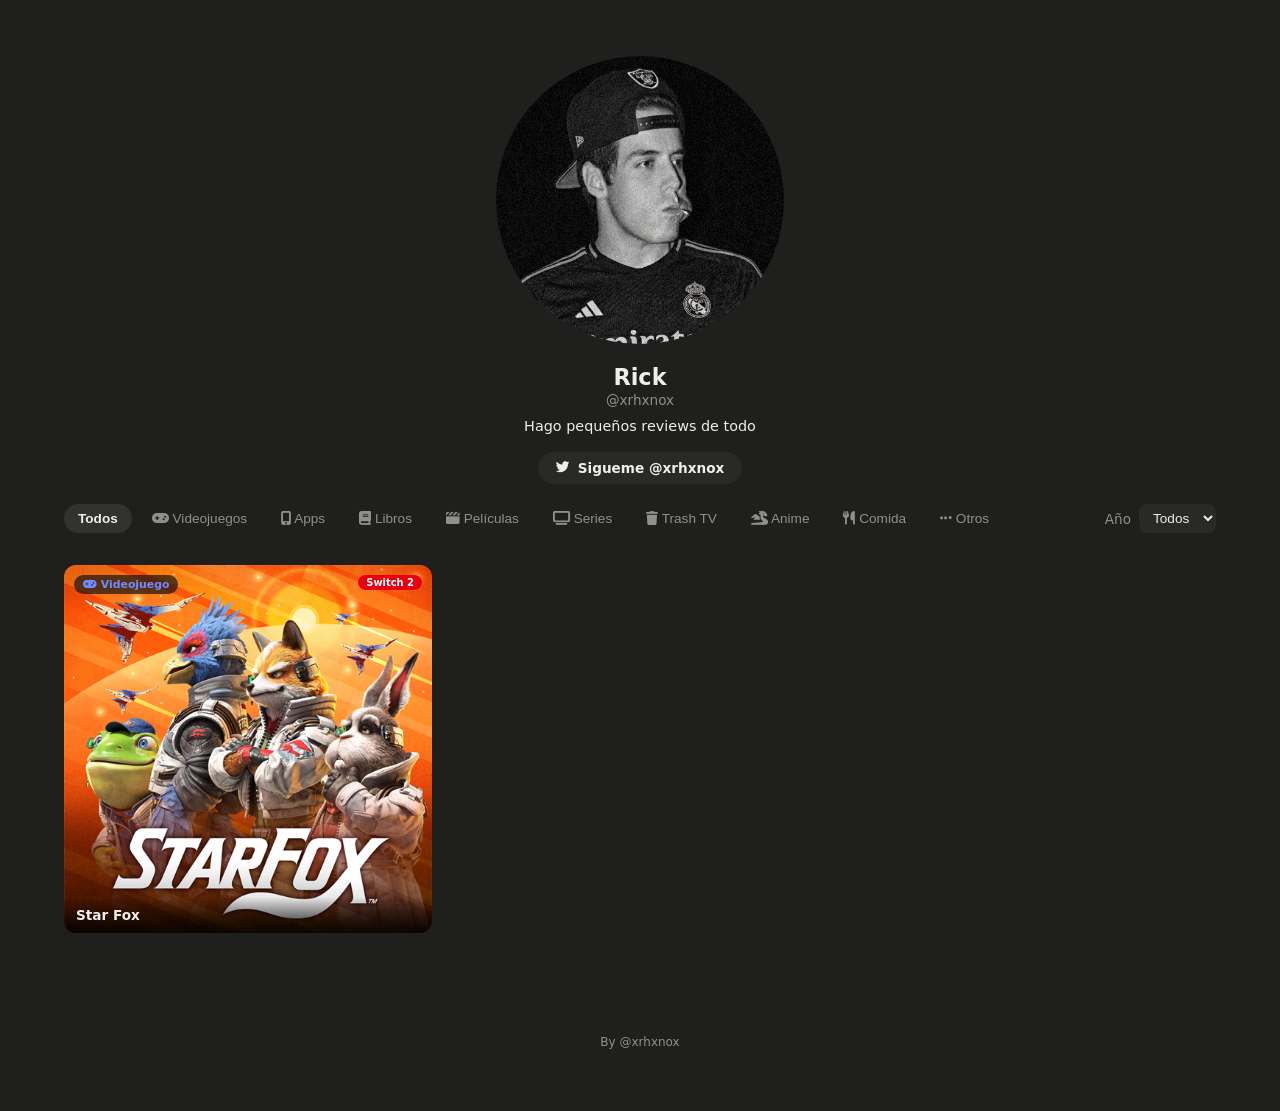
==== index.html @ 16cc6661 "Quitar el timeline embebido de X También se retira platform.twitter.com/widgets.js, que ya no lo usa" ====
<!DOCTYPE html>
<html lang="es">
<head>
<meta charset="UTF-8">
<meta name="viewport" content="width=device-width, initial-scale=1.0">
<title>RicStars — Mi diario de videojuegos, películas, series y libros</title>
<link rel="stylesheet" href="css/style.css">
<link rel="stylesheet" href="https://cdnjs.cloudflare.com/ajax/libs/font-awesome/6.5.1/css/all.min.css">
</head>
<body>

  <header class="profile-header">
    <img src="assets/img/profile.png" alt="Rick" class="profile-photo">
    <h1 class="profile-name">Rick</h1>
    <p class="profile-handle">@xrhxnox</p>
    <p class="profile-bio">Hago pequeños reviews de todo</p>
    <a class="x-follow-btn" href="https://x.com/xrhxnox" target="_blank" rel="noopener">
      <i class="fa-brands fa-twitter"></i> Sigueme @xrhxnox
    </a>
  </header>

  <main>
    <div class="controls">
      <div class="filters" id="filters">
        <button class="filter-btn active" data-filter="todos">Todos</button>
        <button class="filter-btn" data-filter="videojuego"><i class="fa-solid fa-gamepad"></i> Videojuegos</button>
        <button class="filter-btn" data-filter="app"><i class="fa-solid fa-mobile-screen-button"></i> Apps</button>
        <button class="filter-btn" data-filter="libro"><i class="fa-solid fa-book"></i> Libros</button>
        <button class="filter-btn" data-filter="pelicula"><i class="fa-solid fa-clapperboard"></i> Películas</button>
        <button class="filter-btn" data-filter="serie"><i class="fa-solid fa-tv"></i> Series</button>
        <button class="filter-btn" data-filter="trash-tv"><i class="fa-solid fa-trash"></i> Trash TV</button>
        <button class="filter-btn" data-filter="anime"><i class="fa-solid fa-dragon"></i> Anime</button>
        <button class="filter-btn" data-filter="comida"><i class="fa-solid fa-utensils"></i> Comida</button>
        <button class="filter-btn" data-filter="otro"><i class="fa-solid fa-ellipsis"></i> Otros</button>
      </div>

      <div class="year-select">
        <label for="year">Año</label>
        <select id="year"></select>
      </div>
    </div>

    <p class="empty-state" id="emptyState" hidden>Aún hay nada aqui lol</p>

    <section class="grid" id="grid"></section>
  </main>

  <footer class="site-footer">
    <p>By @xrhxnox</p>
  </footer>

  <script src="js/utils.js"></script>
  <script src="js/data.js"></script>
  <script src="js/app.js"></script>
</body>
</html>
---- css/style.css ----
:root {
  --bg: #1f1f1e;
  --surface: #292928;
  --surface-hover: #323231;
  --text: #eeeeec;
  --text-dim: #8f8f8c;
  --accent: #6c8cff;
  --star: #ffffff;
  --star-dim: #45453f;
  --radius: 12px;

  --cat-videojuego: #6c8cff;
  --cat-app: #6cd4ff;
  --cat-libro: #ffb96c;
  --cat-pelicula: #ff6c8c;
  --cat-serie: #6cffb0;
  --cat-trash-tv: #ff6cf0;
  --cat-anime: #c792ea;
  --cat-comida: #ffe66c;
  --cat-otro: #9aa1ac;
}

* { box-sizing: border-box; }

html, body {
  margin: 0;
  padding: 0;
  background: var(--bg);
  color: var(--text);
  font-family: "Segoe UI", system-ui, -apple-system, sans-serif;
}

.site-header {
  text-align: center;
  padding: 56px 20px 28px;
}

.site-header h1 {
  margin: 0;
  font-size: 2.2rem;
  font-weight: 700;
  letter-spacing: -0.02em;
}

.site-header h1 span {
  color: var(--accent);
}

.subtitle {
  color: var(--text-dim);
  margin: 6px 0 0;
  font-size: 0.9rem;
}

.profile-header {
  text-align: center;
  padding: 56px 20px 20px;
}

.profile-photo {
  width: 288px;
  height: 288px;
  max-width: 70vw;
  max-height: 70vw;
  border-radius: 50%;
  object-fit: cover;
  display: block;
  margin: 0 auto 20px;
}

.profile-name {
  margin: 0;
  font-size: 1.4rem;
  font-weight: 700;
}

.profile-handle {
  margin: 2px 0 0;
  color: var(--text-dim);
  font-size: 0.85rem;
}

.profile-bio {
  margin: 10px 0 18px;
  font-size: 0.9rem;
  color: var(--text);
}

.x-follow-btn {
  display: inline-flex;
  align-items: center;
  gap: 8px;
  background: var(--surface);
  color: var(--text);
  text-decoration: none;
  padding: 8px 18px;
  border-radius: 999px;
  font-size: 0.85rem;
  font-weight: 600;
  transition: background 0.15s ease;
}

.x-follow-btn:hover {
  background: var(--surface-hover);
}

main {
  max-width: 1200px;
  margin: 0 auto;
  padding: 0 24px 60px;
}

.controls {
  display: flex;
  flex-wrap: wrap;
  align-items: center;
  justify-content: space-between;
  gap: 16px;
  margin-bottom: 32px;
}

.filters {
  display: flex;
  flex-wrap: wrap;
  gap: 6px;
}

.filter-btn {
  background: transparent;
  color: var(--text-dim);
  border: none;
  padding: 7px 14px;
  border-radius: 999px;
  font-size: 0.85rem;
  cursor: pointer;
  transition: background 0.15s ease, color 0.15s ease;
}

.filter-btn:hover {
  color: var(--text);
  background: var(--surface);
}

.filter-btn.active {
  background: var(--surface-hover);
  color: var(--text);
  font-weight: 600;
}

.year-select {
  display: flex;
  align-items: center;
  gap: 8px;
  color: var(--text-dim);
  font-size: 0.85rem;
}

.year-select select {
  background: var(--surface);
  color: var(--text);
  border: none;
  border-radius: 8px;
  padding: 6px 10px;
  font-size: 0.85rem;
}

.empty-state {
  color: var(--text-dim);
  text-align: center;
  padding: 60px 0;
}

.grid {
  display: grid;
  grid-template-columns: repeat(auto-fill, minmax(280px, 1fr));
  gap: 24px;
}

.card {
  position: relative;
  border-radius: var(--radius);
  overflow: hidden;
  background: var(--surface);
  aspect-ratio: 1 / 1;
  cursor: default;
  transition: transform 0.2s ease;
}

.card:hover {
  transform: translateY(-3px);
}

.card img {
  width: 100%;
  height: 100%;
  object-fit: cover;
  display: block;
}

.card .badge {
  position: absolute;
  top: 10px;
  left: 10px;
  font-size: 0.68rem;
  padding: 3px 9px;
  border-radius: 999px;
  background: rgba(20, 20, 19, 0.7);
  font-weight: 600;
  z-index: 2;
}

.badge.videojuego { color: var(--cat-videojuego); }
.badge.app { color: var(--cat-app); }
.badge.libro { color: var(--cat-libro); }
.badge.pelicula { color: var(--cat-pelicula); }
.badge.serie { color: var(--cat-serie); }
.badge.trash-tv { color: var(--cat-trash-tv); }
.badge.anime { color: var(--cat-anime); }
.badge.comida { color: var(--cat-comida); }
.badge.otro { color: var(--cat-otro); }

.platform-tags {
  position: absolute;
  top: 10px;
  right: 10px;
  z-index: 2;
  display: flex;
  flex-direction: column;
  align-items: flex-end;
  gap: 4px;
}

.platform-tag {
  background: var(--platform-color, #9aa1ac);
  color: var(--platform-text, #ffffff);
  font-size: 0.62rem;
  font-weight: 700;
  padding: 2px 8px;
  border-radius: 999px;
  white-space: nowrap;
}

.card .title-bar {
  position: absolute;
  left: 0; right: 0; bottom: 0;
  padding: 10px 12px;
  font-size: 0.85rem;
  font-weight: 600;
  background: linear-gradient(to top, rgba(0,0,0,0.85), transparent);
  z-index: 1;
}

.card .overlay {
  position: absolute;
  inset: 0;
  background: rgba(15, 15, 14, 0.94);
  padding: 16px;
  display: flex;
  flex-direction: column;
  justify-content: center;
  gap: 12px;
  opacity: 0;
  pointer-events: none;
  transition: opacity 0.15s ease;
  z-index: 3;
}

.card:hover .overlay,
.card:focus-within .overlay {
  opacity: 1;
  pointer-events: auto;
}

.overlay .overlay-title {
  font-size: 0.95rem;
  font-weight: 700;
  line-height: 1.25;
}

.overlay .stars {
  display: flex;
  gap: 2px;
  font-size: 1rem;
  letter-spacing: 1px;
}

.overlay .stars .filled { color: var(--star); }
.overlay .stars .empty { color: var(--star-dim); }

.overlay .resena {
  font-size: 0.8rem;
  color: var(--text-dim);
  line-height: 1.4;
  overflow-y: auto;
  max-height: 100%;
}

.overlay .platform-tags {
  position: static;
  flex-direction: row;
  flex-wrap: wrap;
  align-items: flex-start;
}

.overlay .fecha {
  font-size: 0.7rem;
  color: var(--text-dim);
  opacity: 0.7;
}

.site-footer {
  text-align: center;
  color: var(--text-dim);
  font-size: 0.75rem;
  padding: 30px 0 50px;
}

.site-footer code {
  background: var(--surface);
  padding: 2px 6px;
  border-radius: 4px;
}

.site-footer a {
  color: var(--accent);
  text-decoration: none;
}

.site-footer a:hover {
  text-decoration: underline;
}

.admin-main {
  max-width: 520px;
  margin: 0 auto;
  padding: 0 24px 60px;
}

.admin-form {
  display: flex;
  flex-direction: column;
  gap: 16px;
  background: var(--surface);
  border: none;
  border-radius: var(--radius);
  padding: 24px;
}

.admin-form label {
  display: flex;
  flex-direction: column;
  gap: 6px;
  font-size: 0.85rem;
  color: var(--text-dim);
}

.admin-form input[type="text"],
.admin-form input[type="password"],
.admin-form input[type="date"],
.admin-form input[type="number"],
.admin-form input[type="file"],
.admin-form select,
.admin-form textarea {
  background: var(--bg);
  color: var(--text);
  border: none;
  border-radius: 8px;
  padding: 10px 12px;
  font-size: 0.9rem;
  font-family: inherit;
}

.admin-form textarea {
  resize: vertical;
  min-height: 70px;
}

.admin-form .checkbox-row {
  flex-direction: row;
  align-items: center;
  gap: 8px;
}

.admin-form .checkbox-row input {
  width: auto;
}

.admin-form .rating-preview {
  font-size: 1.2rem;
  letter-spacing: 2px;
}

.admin-form .rating-preview .filled { color: var(--star); }
.admin-form .rating-preview .empty { color: var(--star-dim); }

.char-counter {
  align-self: flex-end;
  font-size: 0.75rem;
  color: var(--text-dim);
  margin-top: -10px;
}

.char-counter.limit {
  color: #ff6c6c;
}

.admin-form button {
  background: var(--accent);
  color: #16171b;
  border: none;
  border-radius: 8px;
  padding: 12px;
  font-size: 0.95rem;
  font-weight: 700;
  cursor: pointer;
}

.admin-form button:disabled {
  opacity: 0.5;
  cursor: default;
}

.admin-form fieldset {
  border: none;
  background: var(--bg);
  border-radius: 10px;
  padding: 14px;
  display: flex;
  flex-direction: column;
  gap: 12px;
}

.admin-form fieldset[hidden] {
  display: none;
}

.admin-form legend {
  padding: 0 6px;
  color: var(--text-dim);
  font-size: 0.8rem;
}

.platform-picker {
  display: flex;
  flex-direction: column;
  gap: 10px;
}

.platform-picker .platform-group-label {
  font-size: 0.78rem;
  font-weight: 700;
  text-transform: uppercase;
  letter-spacing: 0.04em;
}

.platform-options {
  display: flex;
  flex-wrap: wrap;
  gap: 6px;
}

.platform-options label {
  flex-direction: row;
  align-items: center;
  gap: 5px;
  background: var(--surface);
  border-radius: 999px;
  padding: 5px 10px 5px 6px;
  font-size: 0.78rem;
  color: var(--text);
  cursor: pointer;
}

.platform-options input {
  width: auto;
  margin: 0;
}

.status {
  font-size: 0.85rem;
  color: var(--text-dim);
  min-height: 1.2em;
}

.status.error {
  color: #ff6c6c;
}

.back-link {
  display: inline-block;
  margin-bottom: 20px;
  color: var(--text-dim);
  text-decoration: none;
  font-size: 0.85rem;
}

.back-link:hover {
  color: var(--accent);
}

.success-banner {
  background: rgba(108, 255, 176, 0.1);
  border: none;
  border-radius: var(--radius);
  padding: 20px;
  margin-bottom: 20px;
  display: flex;
  flex-direction: column;
  gap: 14px;
}

.success-banner p {
  margin: 0;
  color: var(--text);
  font-size: 0.9rem;
  line-height: 1.5;
}

.success-banner button {
  align-self: flex-start;
  background: var(--cat-serie);
  color: #16171b;
  border: none;
  border-radius: 8px;
  padding: 10px 16px;
  font-size: 0.85rem;
  font-weight: 700;
  cursor: pointer;
}

@media (max-width: 480px) {
  .grid {
    grid-template-columns: repeat(auto-fill, minmax(150px, 1fr));
    gap: 14px;
  }
  .site-header h1 { font-size: 1.8rem; }

  .controls {
    flex-direction: column;
    justify-content: center;
  }
  .filters {
    justify-content: center;
  }
  .year-select {
    justify-content: center;
  }
}
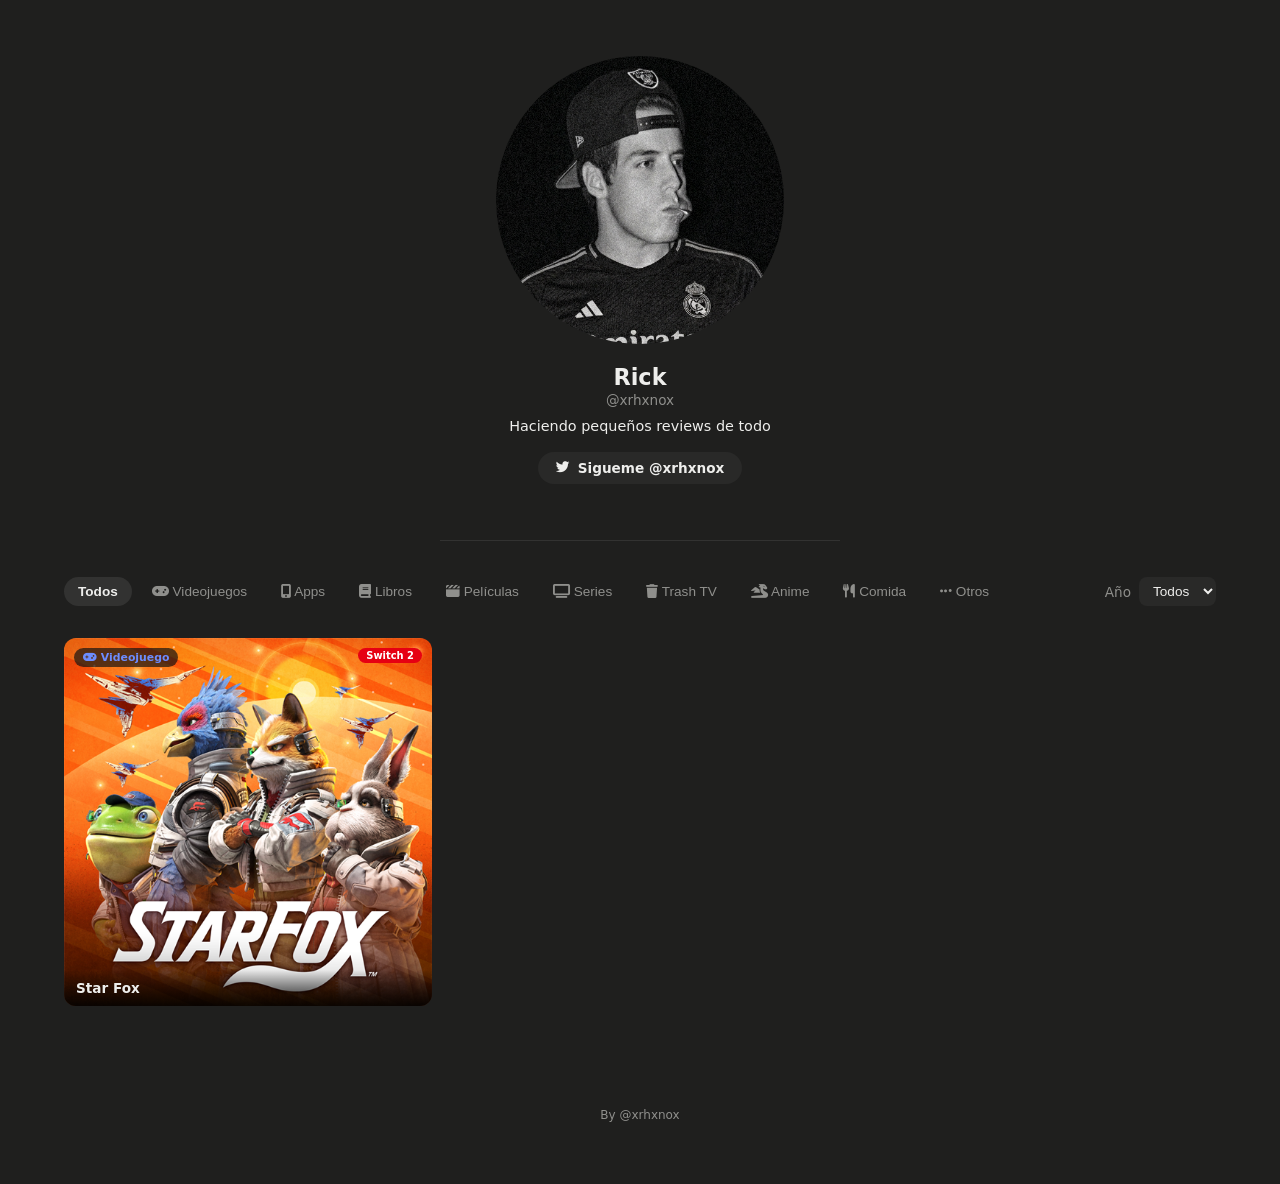
==== commit c71e5436: "Agregar separador entre el perfil y las categorías Línea horizontal centrada al 33% del ancho (con t" ====
--- a/index.html
+++ b/index.html
@@ -13,11 +13,13 @@
     <img src="assets/img/profile.png" alt="Rick" class="profile-photo">
     <h1 class="profile-name">Rick</h1>
     <p class="profile-handle">@xrhxnox</p>
-    <p class="profile-bio">Hago pequeños reviews de todo</p>
+    <p class="profile-bio">Haciendo pequeños reviews de todo</p>
     <a class="x-follow-btn" href="https://x.com/xrhxnox" target="_blank" rel="noopener">
       <i class="fa-brands fa-twitter"></i> Sigueme @xrhxnox
     </a>
   </header>
+
+  <hr class="section-divider">
 
   <main>
     <div class="controls">
--- a/css/style.css
+++ b/css/style.css
@@ -104,6 +104,14 @@
   background: var(--surface-hover);
 }
 
+.section-divider {
+  width: 33%;
+  max-width: 400px;
+  margin: 36px auto;
+  border: none;
+  border-top: 1px solid var(--surface-hover);
+}
+
 main {
   max-width: 1200px;
   margin: 0 auto;
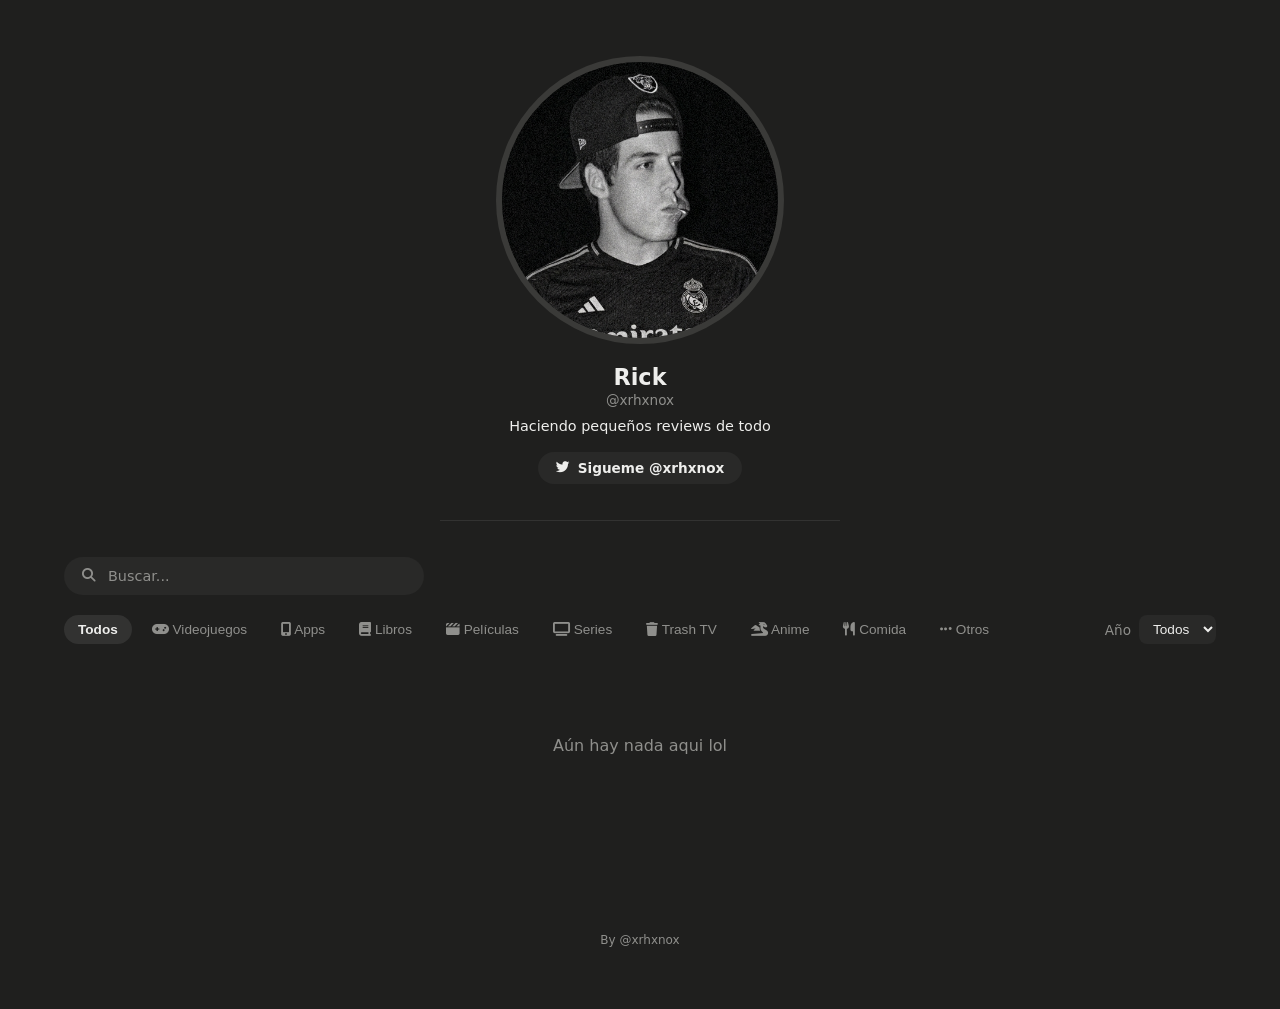
==== commit 34c7f9eb: "Borde más grueso en foto de perfil y agregar buscador - Borde de la foto de perfil de 3px a 6px - Nu" ====
--- a/index.html
+++ b/index.html
@@ -22,6 +22,11 @@
   <hr class="section-divider">
 
   <main>
+    <div class="search-bar">
+      <i class="fa-solid fa-magnifying-glass"></i>
+      <input type="text" id="searchInput" placeholder="Buscar...">
+    </div>
+
     <div class="controls">
       <div class="filters" id="filters">
         <button class="filter-btn active" data-filter="todos">Todos</button>
--- a/css/style.css
+++ b/css/style.css
@@ -54,7 +54,7 @@
 
 .profile-header {
   text-align: center;
-  padding: 56px 20px 20px;
+  padding: 56px 20px 0;
 }
 
 .profile-photo {
@@ -63,6 +63,7 @@
   max-width: 70vw;
   max-height: 70vw;
   border-radius: 50%;
+  border: 6px solid #3a3a38;
   object-fit: cover;
   display: block;
   margin: 0 auto 20px;
@@ -116,6 +117,36 @@
   max-width: 1200px;
   margin: 0 auto;
   padding: 0 24px 60px;
+}
+
+.search-bar {
+  display: flex;
+  align-items: center;
+  gap: 10px;
+  background: var(--surface);
+  border-radius: 999px;
+  padding: 10px 18px;
+  margin-bottom: 20px;
+  max-width: 360px;
+}
+
+.search-bar i {
+  color: var(--text-dim);
+  font-size: 0.85rem;
+}
+
+.search-bar input {
+  background: transparent;
+  border: none;
+  outline: none;
+  color: var(--text);
+  font-size: 0.9rem;
+  font-family: inherit;
+  width: 100%;
+}
+
+.search-bar input::placeholder {
+  color: var(--text-dim);
 }
 
 .controls {
@@ -536,13 +567,7 @@
   cursor: pointer;
 }
 
-@media (max-width: 480px) {
-  .grid {
-    grid-template-columns: repeat(auto-fill, minmax(150px, 1fr));
-    gap: 14px;
-  }
-  .site-header h1 { font-size: 1.8rem; }
-
+@media (max-width: 640px) {
   .controls {
     flex-direction: column;
     justify-content: center;
@@ -553,4 +578,17 @@
   .year-select {
     justify-content: center;
   }
-}
+  .search-bar {
+    max-width: none;
+    margin-left: auto;
+    margin-right: auto;
+  }
+}
+
+@media (max-width: 480px) {
+  .grid {
+    grid-template-columns: repeat(auto-fill, minmax(150px, 1fr));
+    gap: 14px;
+  }
+  .site-header h1 { font-size: 1.8rem; }
+}
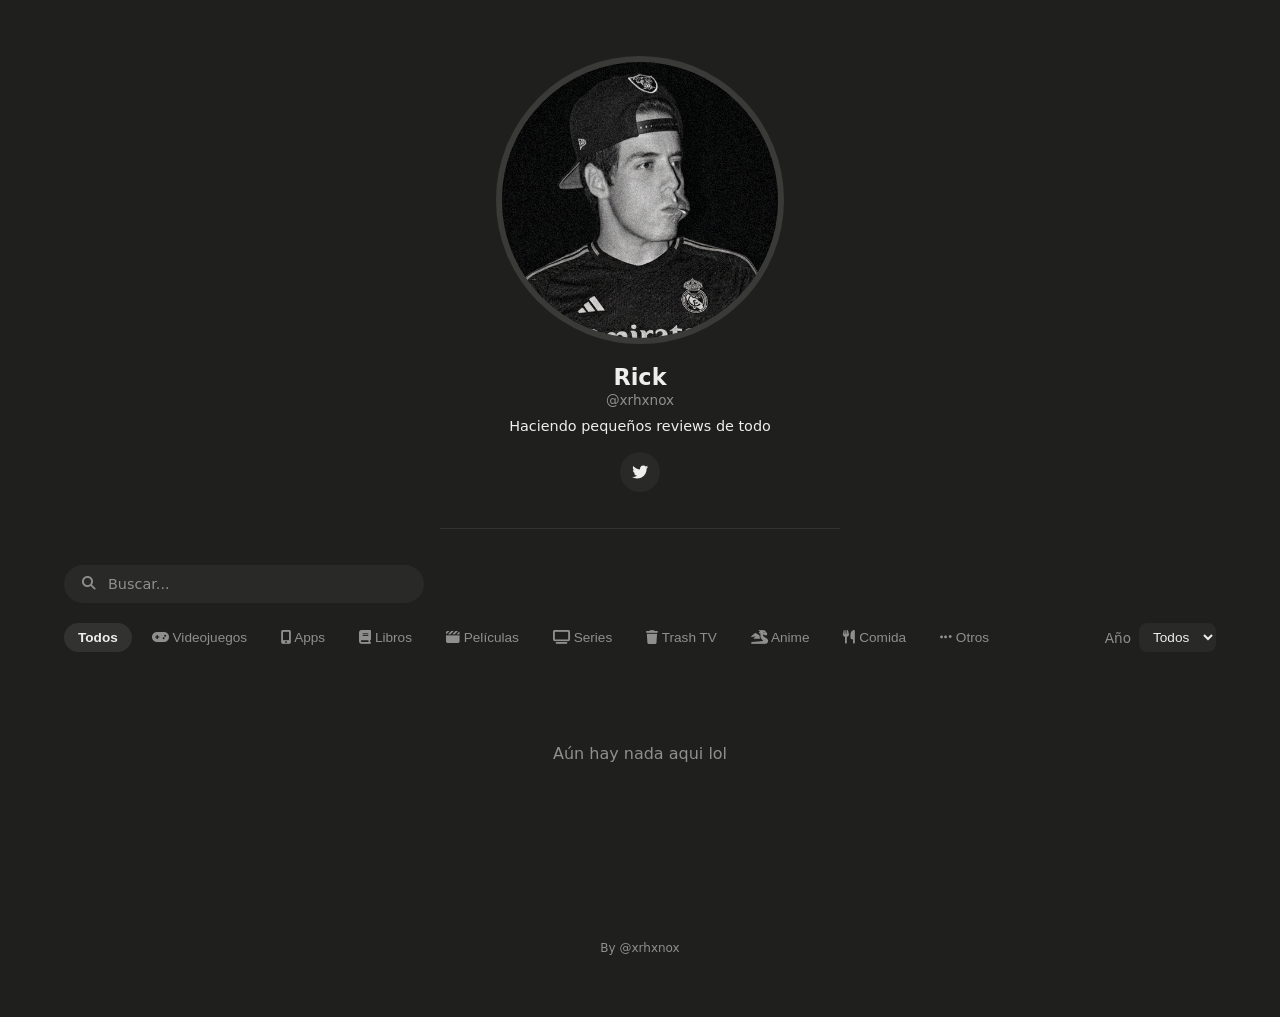
==== commit 25a71f01: "Botón de seguir en X: solo ícono, sin texto Se convierte en un botón circular con el ícono de Twitte" ====
--- a/index.html
+++ b/index.html
@@ -14,8 +14,8 @@
     <h1 class="profile-name">Rick</h1>
     <p class="profile-handle">@xrhxnox</p>
     <p class="profile-bio">Haciendo pequeños reviews de todo</p>
-    <a class="x-follow-btn" href="https://x.com/xrhxnox" target="_blank" rel="noopener">
-      <i class="fa-brands fa-twitter"></i> Sigueme @xrhxnox
+    <a class="x-follow-btn" href="https://x.com/xrhxnox" target="_blank" rel="noopener" aria-label="Sígueme en X: @xrhxnox">
+      <i class="fa-brands fa-twitter"></i>
     </a>
   </header>
 
--- a/css/style.css
+++ b/css/style.css
@@ -90,14 +90,14 @@
 .x-follow-btn {
   display: inline-flex;
   align-items: center;
-  gap: 8px;
+  justify-content: center;
+  width: 40px;
+  height: 40px;
   background: var(--surface);
   color: var(--text);
   text-decoration: none;
-  padding: 8px 18px;
-  border-radius: 999px;
-  font-size: 0.85rem;
-  font-weight: 600;
+  border-radius: 50%;
+  font-size: 1rem;
   transition: background 0.15s ease;
 }
 
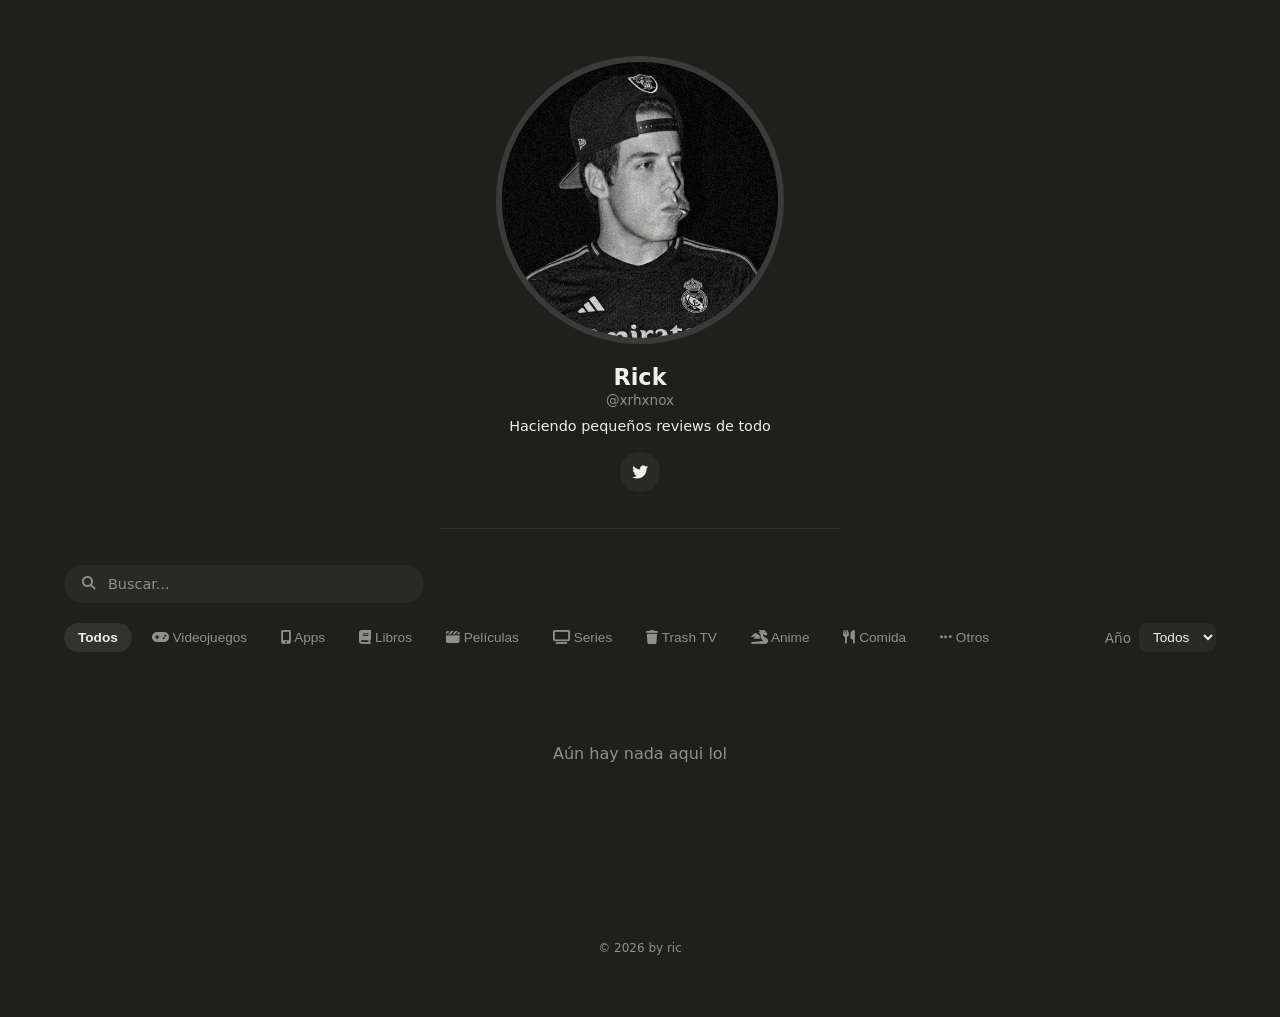
==== commit 857f53b8: "Agregar año de copyright dinámico al pie de página Co-Authored-By: Claude Sonnet 5 <noreply@anthropi" ====
--- a/index.html
+++ b/index.html
@@ -53,7 +53,7 @@
   </main>
 
   <footer class="site-footer">
-    <p>By @xrhxnox</p>
+    <p>&copy; <span id="copyrightYear"></span> by ric</p>
   </footer>
 
   <script src="js/utils.js"></script>
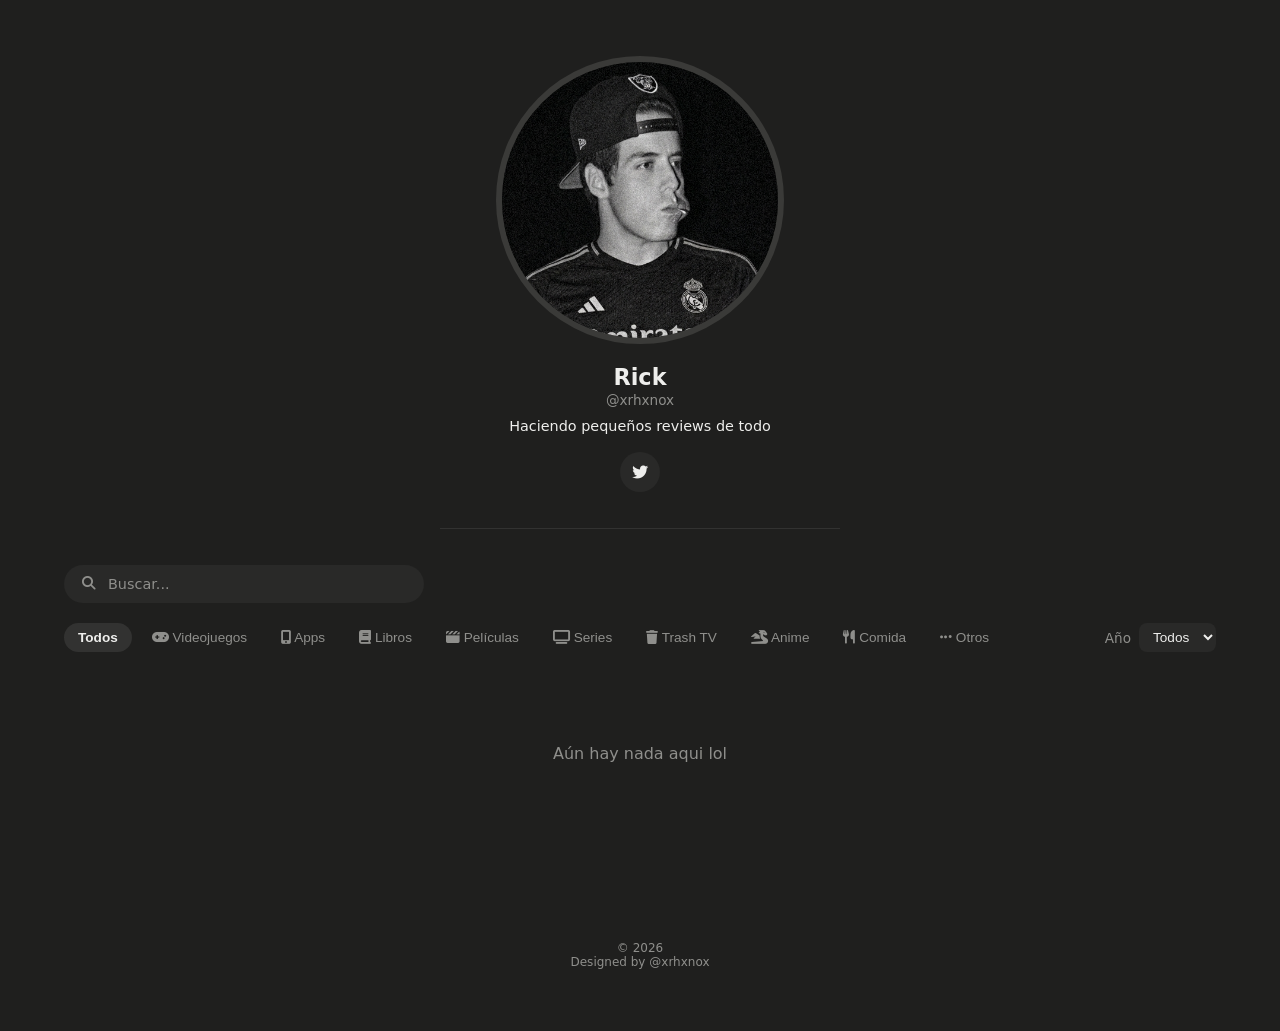
==== commit 0c53dae0: "Cambiar footer a "Designed by @xrhxnox" Co-Authored-By: Claude Sonnet 5 <noreply@anthropic.com>" ====
--- a/index.html
+++ b/index.html
@@ -53,7 +53,7 @@
   </main>
 
   <footer class="site-footer">
-    <p>&copy; <span id="copyrightYear"></span> by ric</p>
+    <p>&copy; <span id="copyrightYear"></span><br>Designed by @xrhxnox</p>
   </footer>
 
   <script src="js/utils.js"></script>
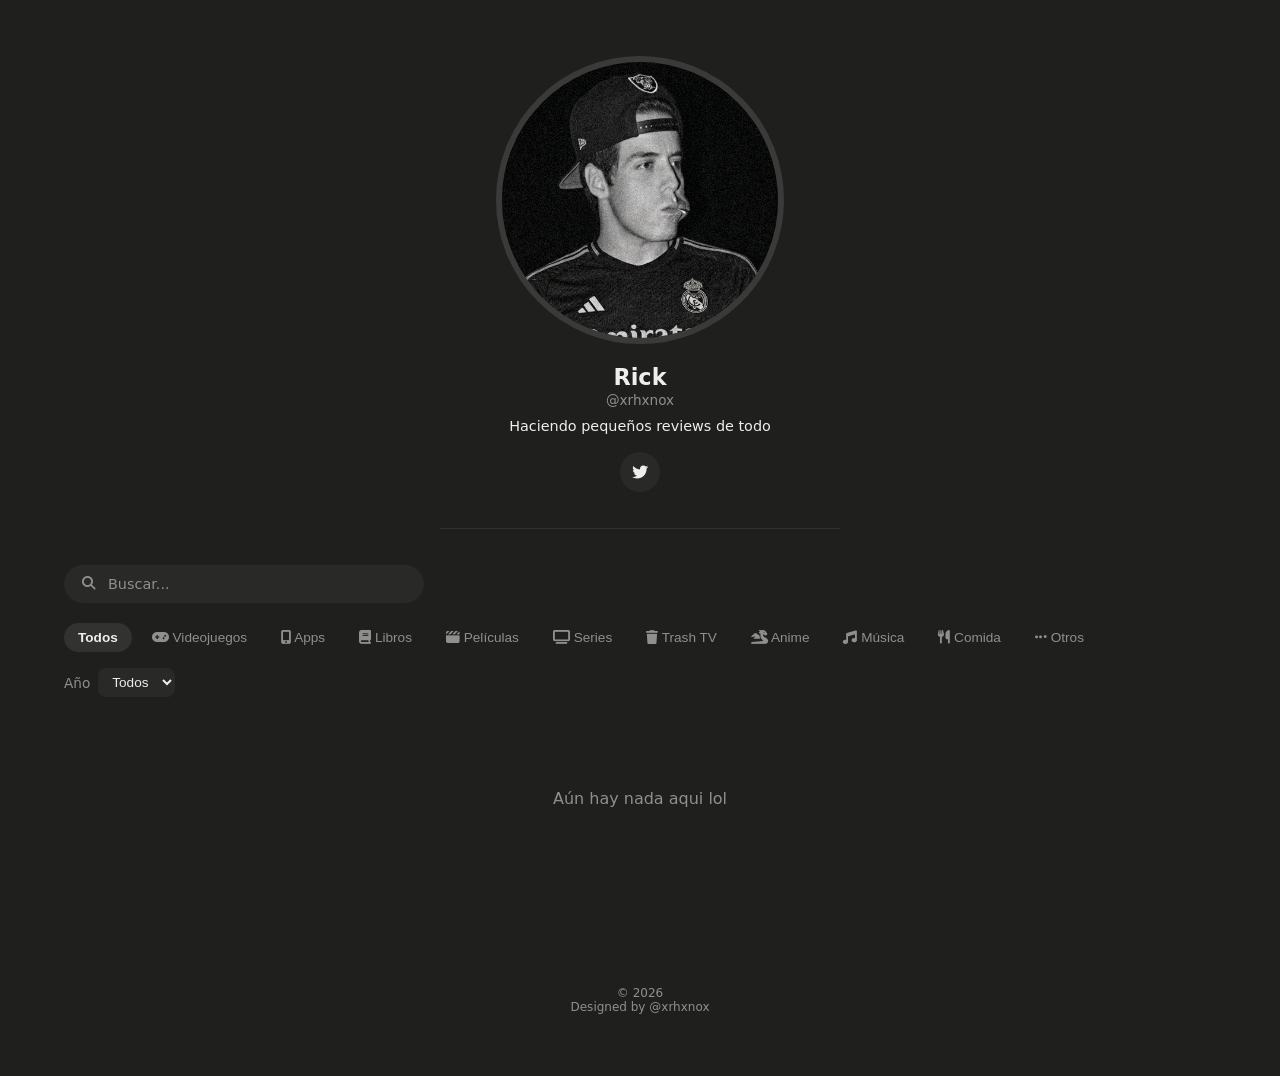
==== commit 71ca4523: "Agregar categoría Música con sus géneros 16 géneros (Pop, Rock, Hip-Hop, Reggaetón, etc.), ícono fa-" ====
--- a/index.html
+++ b/index.html
@@ -37,6 +37,7 @@
         <button class="filter-btn" data-filter="serie"><i class="fa-solid fa-tv"></i> Series</button>
         <button class="filter-btn" data-filter="trash-tv"><i class="fa-solid fa-trash"></i> Trash TV</button>
         <button class="filter-btn" data-filter="anime"><i class="fa-solid fa-dragon"></i> Anime</button>
+        <button class="filter-btn" data-filter="musica"><i class="fa-solid fa-music"></i> Música</button>
         <button class="filter-btn" data-filter="comida"><i class="fa-solid fa-utensils"></i> Comida</button>
         <button class="filter-btn" data-filter="otro"><i class="fa-solid fa-ellipsis"></i> Otros</button>
       </div>
--- a/css/style.css
+++ b/css/style.css
@@ -16,6 +16,7 @@
   --cat-serie: #6cffb0;
   --cat-trash-tv: #ff6cf0;
   --cat-anime: #c792ea;
+  --cat-musica: #ff5c5c;
   --cat-comida: #ffe66c;
   --cat-otro: #9aa1ac;
 }
@@ -255,6 +256,7 @@
 .badge.serie { color: var(--cat-serie); }
 .badge.trash-tv { color: var(--cat-trash-tv); }
 .badge.anime { color: var(--cat-anime); }
+.badge.musica { color: var(--cat-musica); }
 .badge.comida { color: var(--cat-comida); }
 .badge.otro { color: var(--cat-otro); }
 
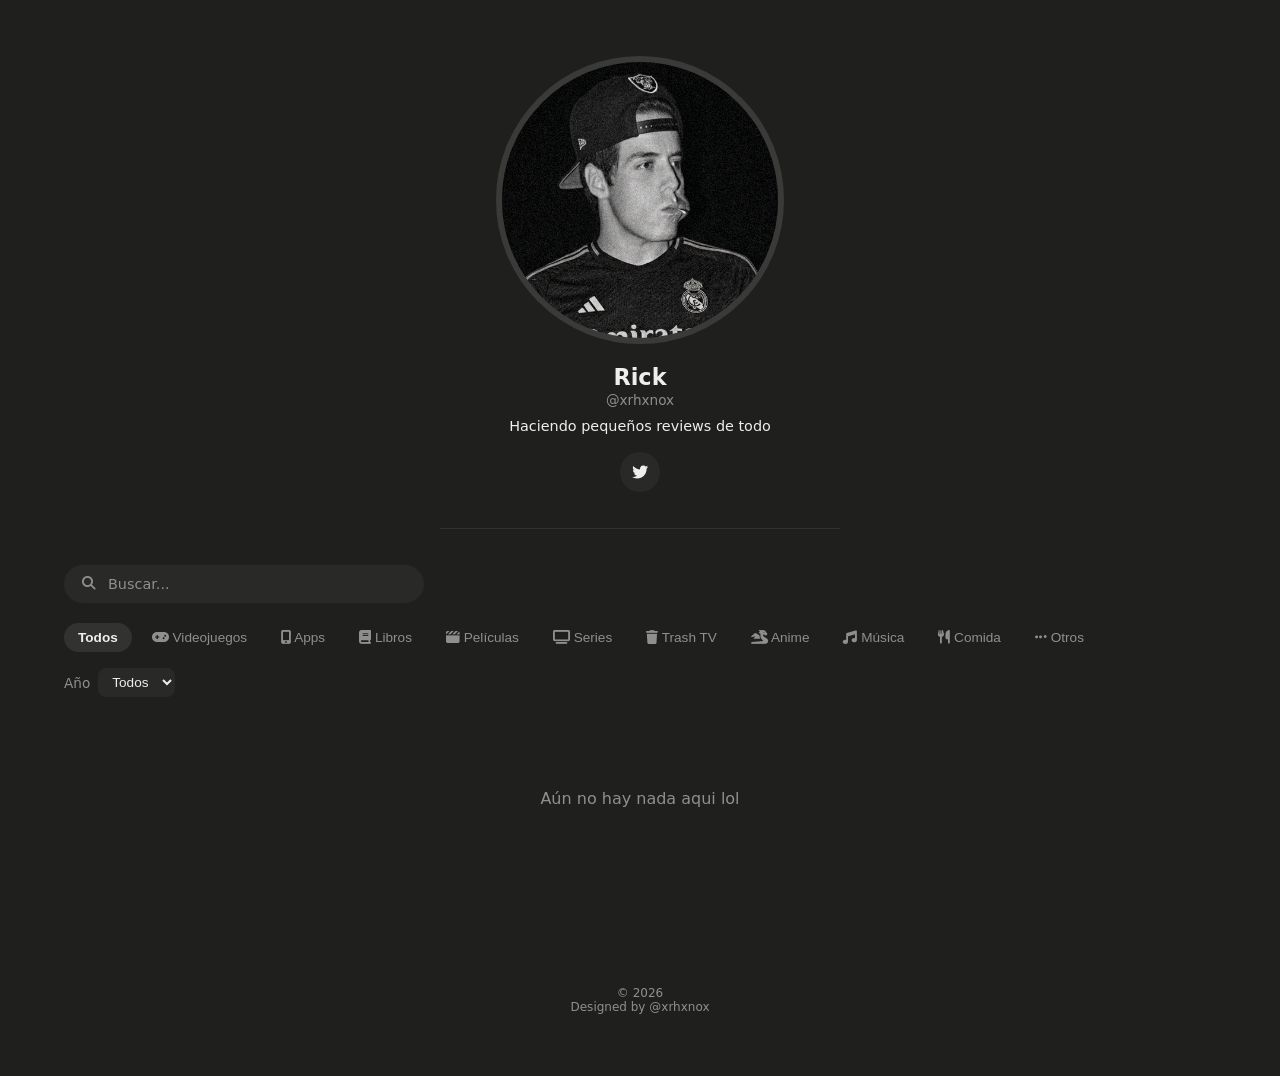
==== commit 01faa8e1: "Update index.html" ====
--- a/index.html
+++ b/index.html
@@ -48,7 +48,7 @@
       </div>
     </div>
 
-    <p class="empty-state" id="emptyState" hidden>Aún hay nada aqui lol</p>
+    <p class="empty-state" id="emptyState" hidden>Aún no hay nada aqui lol</p>
 
     <section class="grid" id="grid"></section>
   </main>
